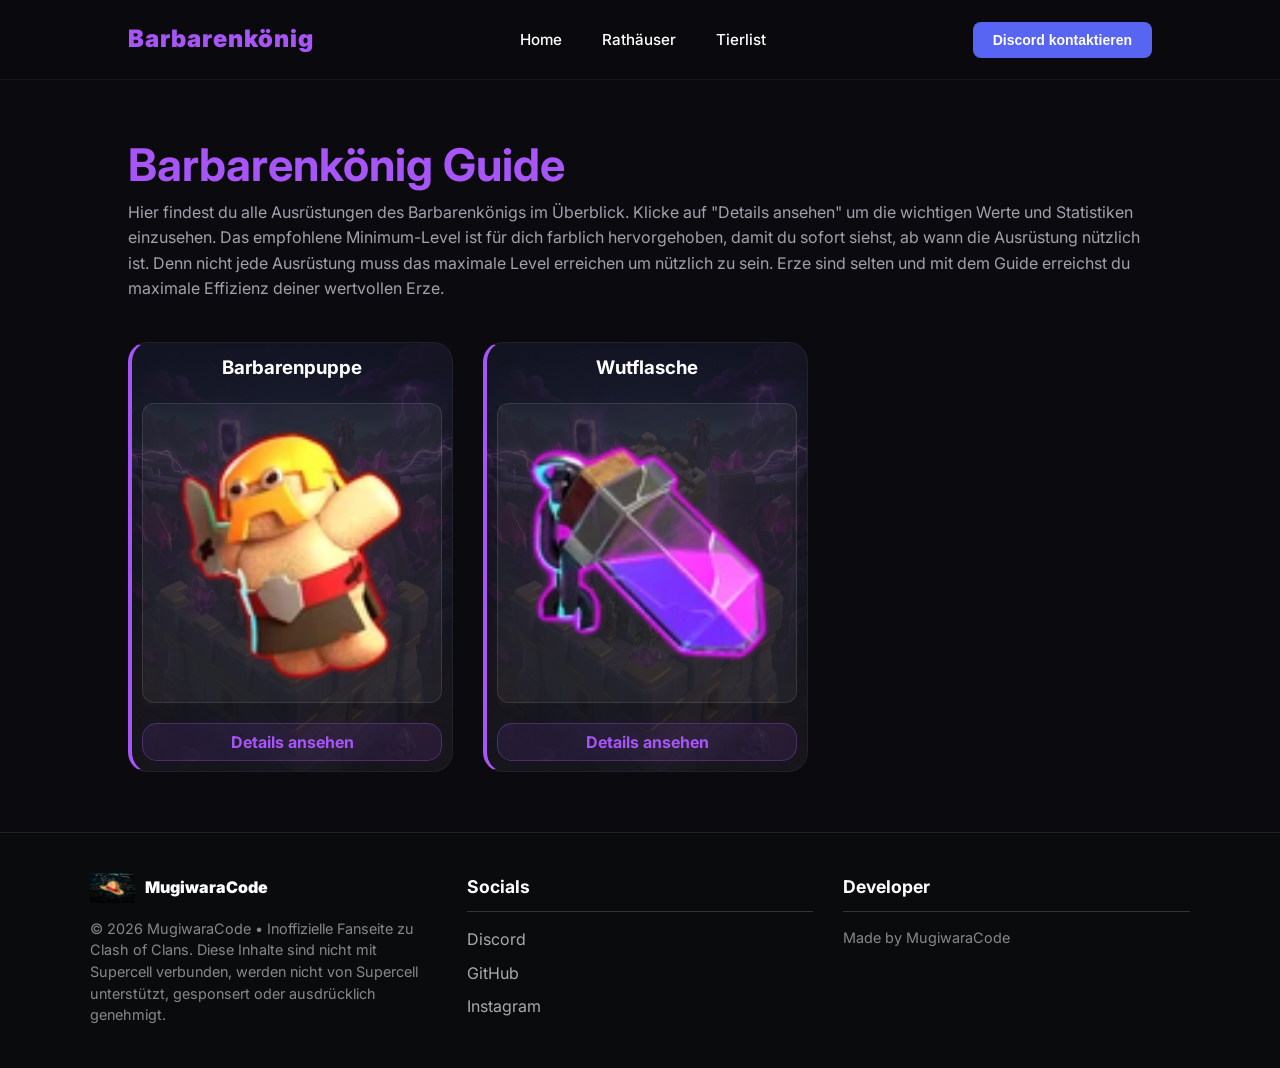
==== pages/KingAusrustung/index.html @ 577a576a "version update version 1.1" ====
<!DOCTYPE html>
<html lang="de">
<head>
    <meta charset="UTF-8">
    <meta name="viewport" content="width=device-width, initial-scale=1.0">
    <title>CoC Ausrüstungen | King</title>
    <link rel="icon" type="image/png" href="../../images/Hero EQ.png">
    <link rel="stylesheet" href="../../style.css">
    <link href="https://fonts.googleapis.com/css2?family=Inter:wght@400;700;900&display=swap" rel="stylesheet">
</head>
<body>

<header>
    <nav>
        <a href="../../index.html" class="logo-link">
            <div class="logo"><span>Barbarenkönig</span></div>
        </a>
        <ul>
            <li><a href="../../index.html">Home</a></li>
            <li><a href="../Rathauser/index.html">Rathäuser</a></li>
            <li><a href="#">Tierlist</a></li>
        </ul>
        <a href="https://discord.com/users/1279880896979406930" target="_blank">
            <button class="btn-discord">Discord kontaktieren</button>
        </a>
    </nav>
</header>

    <main>
        <section class="clan-section">
            <h1>Barbarenkönig Guide</h1>
            <p>Hier findest du alle Ausrüstungen des Barbarenkönigs im Überblick. Klicke auf "Details ansehen" um die wichtigen Werte und Statistiken einzusehen. 
                Das empfohlene Minimum-Level ist für dich farblich hervorgehoben, damit du sofort siehst, ab wann die Ausrüstung nützlich ist. Denn nicht jede Ausrüstung muss das maximale
                Level erreichen um nützlich zu sein. Erze sind selten und mit dem Guide erreichst du maximale Effizienz deiner wertvollen Erze.
            </p>
            
            <div class="clan-grid">
                <!-- Karte 1 Barbarenpuppe -->
                <div class="rathaus-card cardrh-8">
                    <h3>Barbarenpuppe</h3>
                    <div class="rathaus-icons">
                        <img src="../../images/King/Barbarian Puppet.png" alt="Barbarenpuppe">
                    </div>
                    <a href="#" class="btn-view open-equip-modal" 
                       data-hero="barbarian_king" 
                       data-equip="barbarian_puppet">Details ansehen</a>
                </div>

                <!-- Karte 2 Wutflasche -->
                <div class="rathaus-card cardrh-8">
                    <h3>Wutflasche</h3>
                    <div class="rathaus-icons">
                        <img src="../../images/King/Rage Vial.png" alt="Wutflasche">
                    </div>
                    <a href="#" class="btn-view open-equip-modal" 
                       data-hero="barbarian_king" 
                       data-equip="rage_vial">Details ansehen</a>
                </div>
            </div>
        </section>
    </main>

    <!-- Das Modal -->
    <div id="equipmentModal" class="modal">
        <div class="modal-content">
            <span class="close-modal">&times;</span>
            <div id="modalData"></div>
        </div>
    </div>

    <!-- Footer Bereich -->
    <footer class="main-footer">
    <div class="footer-container">
        <div class="footer-section branding">
            <div class="footer-logo">
                <img src="../../images/MugiwaraCode.png" alt="Mugiwara Logo">
                <span>MugiwaraCode</span>
            </div>
            <p>© 2026 MugiwaraCode • Inoffizielle Fanseite zu Clash of Clans. Diese Inhalte sind nicht mit Supercell verbunden, werden nicht von Supercell unterstützt, 
                gesponsert oder ausdrücklich genehmigt.</p>
        </div>

        <div class="footer-section links">
            <h3>Socials</h3>
            <ul>
                <li><a href="https://discord.com/users/1279880896979406930" target="_blank">Discord</a></li>
                <li><a href="https://github.com/MugiwaraCoding" target="_blank">GitHub</a></li>
                <li><a href="#">Instagram</a></li>
            </ul>
        </div>

        <div class="footer-section developer">
            <h3>Developer</h3>
            <p>Made by MugiwaraCode</p>
        </div>
    </div>
</footer>

    <script src="../../script.js"></script>
</body>
</html>
---- style.css ----
:root {
    --bg-color: #0b0b0f;
    --card-bg: #16161d;
    --primary-color: #a855f7;
    --text-color: #ffffff;
    --text-dim: #a1a1aa;
    --discord-color: #5865F2;
    --nav-height: 80px; 
}

* {
    margin: 0;
    padding: 0;
    box-sizing: border-box;
}

body {
    font-family: 'Inter', sans-serif;
    background-color: var(--bg-color);
    color: var(--text-color);
    line-height: 1.6;
    overflow-x: hidden;
    padding-top: var(--nav-height); 
}

/* Navigation */
nav {
    display: flex;
    justify-content: space-between;
    align-items: center;
    padding: 0 10%;
    height: var(--nav-height);
    background: rgba(11, 11, 15, 0.85);
    backdrop-filter: blur(15px);
    position: fixed;
    top: 0;
    left: 0;
    width: 100%; /* Wichtig: Stellt sicher, dass die Nav die volle Breite nutzt */
    z-index: 1000;
    border-bottom: 1px solid rgba(255, 255, 255, 0.05);
}

.logo { font-weight: 900; font-size: 1.5rem; letter-spacing: 1px; }
.logo span { color: var(--primary-color); }
nav ul { display: flex; list-style: none; }
nav ul li { margin: 0 20px; }
nav ul li a { color: var(--text-color); text-decoration: none; font-size: 0.95rem; font-weight: 500; transition: color 0.3s; }
nav ul li a:hover { color: var(--primary-color); }

.logo-link {
    text-decoration: none; /* Entfernt den Unterstrich */
    color: inherit;        /* Übernimmt die weiße Farbe vom Logo-Div */
    display: inline-block; /* Sorgt dafür, dass der Link stabil sitzt */
}

/* Discord Button - Korrigiert für "Grünes Viereck" Design */
.btn-discord { 
    background-color: var(--discord-color); 
    color: white; 
    padding: 10px 20px; /* Padding für die richtige Form */
    border-radius: 8px; /* Abgerundete Ecken wie im Bild */
    border: none;
    font-weight: 600;
    font-size: 14px;
    cursor: pointer;
    transition: all 0.3s ease; 
    display: inline-block;
}

.btn-discord:hover {
    background-color: #4752c4;
    transform: translateY(-2px);
    box-shadow: 0 4px 12px rgba(88, 101, 242, 0.3);
}

.btn-discord:active {
    transform: translateY(0);
}

/* Hero Section */
.hero { display: flex; align-items: center; justify-content: space-between; padding: 60px 10% 100px 10%; gap: 40px; }
.hero-content { max-width: 600px; }
.subtitle { color: var(--primary-color); letter-spacing: 3px; font-size: 0.8rem; font-weight: 700; margin-bottom: 10px; }
h1 { font-size: 3.5rem; line-height: 1.1; margin-bottom: 20px; }
.highlight { color: var(--primary-color); }
.description { color: var(--text-dim); font-size: 19px; max-width: 500px; }

/* Clan Grid */
.clan-section { 
    padding: 60px 10%; 
}

.clan-section h1 { 
    /* margin-bottom: -10px;  */
    font-size: 45px;
    color: var(--primary-color);
}

.clan-section p {
    margin-top: -10px;      /* Schiebt den Text hoch zur Überschrift */
    margin-bottom: 40px;  /* Drückt die Cards nach unten (Dein gewünschter Abstand) */
    color: var(--text-dim); /* Optional: passt die Farbe an dein Design an */
}

.clan-grid { 
    display: grid; 
    grid-template-columns: repeat(3, 1fr); 
    gap: 30px;
}

.clan-card {
    background-color: var(--card-bg);
    padding: 40px;
    border-radius: 20px;
    text-align: center;
    border: 1px solid rgba(255, 255, 255, 0.05);
    transition: transform 0.4s ease, box-shadow 0.4s ease, border-color 0.4s ease;
    position: relative;
    display: flex;
    flex-direction: column;
    align-items: center;
    min-height: 600px;
    background-repeat: no-repeat;
    background-position: center;
    background-size: 100% 100%;
    overflow: visible; /* Wichtig für Tooltips */
}

.clan-card h3 { font-size: 1.8rem; margin-bottom: 5px; }

/* Der Hover Effekt für die Karte (springt hoch) */
.clan-card:hover { 
    transform: translateY(-10px) !important; /* !important sichert den Hover gegen JS-Animationen ab */
    box-shadow: 0 10px 30px rgba(0, 0, 0, 0.5);
    border-color: var(--primary-color);
}

/* Card Hintergrundbilder */
.card-1 { background-image: linear-gradient(rgba(22, 22, 29, 0.8), rgba(22, 22, 29, 0.9)), url('images/cocking.jpg'); border-left: 4px solid #a855f7; }
.card-2 { background-image: linear-gradient(rgba(22, 22, 29, 0.8), rgba(22, 22, 29, 0.9)), url('images/cocqueen.jpg'); border-left: 4px solid #a855f7; }
.card-3 { background-image: linear-gradient(rgba(22, 22, 29, 0.8), rgba(22, 22, 29, 0.9)), url('images/cocprinz.jpg'); border-left: 4px solid #a855f7; }
.card-4 { background-image: linear-gradient(rgba(22, 22, 29, 0.8), rgba(22, 22, 29, 0.9)), url('images/cocwarden.jpg'); border-left: 4px solid #a855f7; }
.card-5 { background-image: linear-gradient(rgba(22, 22, 29, 0.8), rgba(22, 22, 29, 0.9)), url('images/cocrchamp.jpg'); border-left: 4px solid #a855f7; }
.card-6 { background-image: linear-gradient(rgba(22, 22, 29, 0.8), rgba(22, 22, 29, 0.9)), url('images/cocduke.jpg'); border-left: 4px solid #a855f7; }

.clan-tag { color: var(--text-dim); font-size: 14px; margin-bottom: 20px; }

.clan-stats {
    background: rgba(0, 0, 0, 0.3);
    padding: 25px;
    border-radius: 15px;
    margin: 20px 0;
    width: 100%;
    display: flex;
    flex-direction: column;
    justify-content: flex-start;
    flex-grow: 1;
}

.equip-icons {
    display: grid;
    grid-template-columns: repeat(3, 75px); 
    gap: 15px; 
    margin: 0 auto; 
    justify-content: center;
}

/* Tooltip Logik */
.tooltip-container {
    position: relative;
    display: inline-block;
}

.equip-icons img {
    width: 75px;
    height: 75px;
    object-fit: contain;
    border-radius: 10px;
    background: rgba(255, 255, 255, 0.05);
    padding: 8px;
    border: 1px solid rgba(255, 255, 255, 0.1);
    transition: 0.3s;
}

.tooltip-container:hover img { 
    transform: scale(1.1); 
    border-color: var(--primary-color); 
}

.tooltip-text {
    visibility: hidden;
    background-color: #000;
    color: #fff;
    text-align: center;
    border-radius: 6px;
    padding: 5px 12px;
    position: absolute;
    z-index: 100;
    bottom: 115%; 
    left: 50%;
    transform: translateX(-50%) translateY(10px);
    opacity: 0;
    transition: opacity 0.3s, transform 0.3s;
    font-size: 12px;
    pointer-events: none;
    border: 1px solid var(--primary-color);
    box-shadow: 0 5px 15px rgba(0,0,0,0.5);
    white-space: nowrap; /* Box wächst mit dem Text mit */
    width: auto;
}

.tooltip-container:hover .tooltip-text {
    visibility: visible;
    opacity: 1;
    transform: translateX(-50%) translateY(0px);
}

/* View Button */
.btn-view { 
    /* Diese beiden Zeilen lösen dein Problem: */
    text-decoration: none;   /* Entfernt den Unterstrich */
    display: block;          /* Sorgt dafür, dass der Link die volle Breite nutzt */
    text-align: center;      /* Zentriert den Text im Button */
    
    /* Dein restlicher Code bleibt so: */
    background: rgba(168, 85, 247, 0.1); 
    color: var(--primary-color); 
    width: 100%; 
    border: 1px solid rgba(168, 85, 247, 0.3); 
    margin-top: auto; 
    padding: 10px; /* 12px Original */
    border-radius: 15px;
    cursor: pointer;
    font-weight: 700;
    transition: 0.3s;
    box-sizing: border-box; /* Verhindert, dass der Button aus der Box rutscht */
    line-height: 1;
}

/* Damit die Farbe beim Drüberfahren auch weiß wird: */
.btn-view:hover { 
    background: var(--primary-color); 
    color: white; 
    text-decoration: none; /* Nur zur Sicherheit */
}

/* Footer */

.main-footer {
    background-color: #0a0b0d; /* Dunkler Hintergrund passend zum Bild */
    color: #ffffff;
    padding: 40px 20px;
    font-family: 'Inter', sans-serif;
    border-top: 1px solid #222; /* Dezente Trennlinie oben */
}

.footer-container {
    max-width: 1100px;
    margin: 0 auto;
    display: flex;
    justify-content: space-between;
    flex-wrap: wrap; /* Wichtig für die mobile Ansicht */
    gap: 30px;
}

.footer-section {
    flex: 1;
    min-width: 250px;
}

/* Überschriften im Footer */
.footer-section h3 {
    font-size: 1.1rem;
    margin-bottom: 15px;
    border-bottom: 1px solid #333; /* Linie unter den Überschriften */
    padding-bottom: 10px;
    display: inline-block;
    width: 100%;
}

/* Logo Bereich */
.footer-logo {
    display: flex;
    align-items: center;
    gap: 10px;
    font-weight: 900;
    margin-bottom: 15px;
}

.footer-logo img {
    height: 30px;
}

/* Navigation Links */
.footer-section ul {
    list-style: none;
    padding: 0;
}

.footer-section ul li {
    margin-bottom: 8px;
}

.footer-section ul li a {
    color: #aaa;
    text-decoration: none;
    transition: color 0.3s;
}

.footer-section ul li a:hover {
    color: #fff;
}

/* Texte */
.footer-section p {
    color: #888;
    font-size: 0.9rem;
    line-height: 1.5;
}









/* RATHAUS BEREICH */
.rathaus-card {
    background-color: var(--card-bg);
    padding: 10px;
    border-radius: 20px;
    text-align: center;
    border: 1px solid rgba(255, 255, 255, 0.05);
    transition: transform 0.4s ease, box-shadow 0.4s ease, border-color 0.4s ease;
    position: relative;
    display: flex;
    flex-direction: column;
    align-items: center;
    min-height: 100px;
    background-repeat: no-repeat;
    background-position: center;
    background-size: 100% 100%;
    overflow: visible; /* Wichtig für Tooltips */
}

.rathaus-grid { 
    display: grid; 
    grid-template-columns: repeat(4, 1fr); 
    gap: 30px;
}

/* Rathaus Cards */
.cardrh-8 { background-image: linear-gradient(rgba(22, 22, 29, 0.8), rgba(22, 22, 29, 0.9)), url('images/Rathausbilder/RH8bild.jpg'); border-left: 4px solid #a855f7; }
.cardrh-9 { background-image: linear-gradient(rgba(22, 22, 29, 0.8), rgba(22, 22, 29, 0.9)), url('images/Rathausbilder/RH9bild.jpg'); border-left: 4px solid #a855f7; }
.cardrh-10 { background-image: linear-gradient(rgba(22, 22, 29, 0.8), rgba(22, 22, 29, 0.9)), url('images/Rathausbilder/RH10bild.jpg'); border-left: 4px solid #a855f7; }
.cardrh-11 { background-image: linear-gradient(rgba(22, 22, 29, 0.8), rgba(22, 22, 29, 0.9)), url('images/Rathausbilder/RH11bild.jpg'); border-left: 4px solid #a855f7; }
.cardrh-12 { background-image: linear-gradient(rgba(22, 22, 29, 0.8), rgba(22, 22, 29, 0.9)), url('images/Rathausbilder/RH12bild.jpg'); border-left: 4px solid #a855f7; }
.cardrh-13 { background-image: linear-gradient(rgba(22, 22, 29, 0.8), rgba(22, 22, 29, 0.9)), url('images/Rathausbilder/RH13bild.jpg'); border-left: 4px solid #a855f7; }
.cardrh-14 { background-image: linear-gradient(rgba(22, 22, 29, 0.8), rgba(22, 22, 29, 0.9)), url('images/Rathausbilder/RH14bild.jpg'); border-left: 4px solid #a855f7; }
.cardrh-15 { background-image: linear-gradient(rgba(22, 22, 29, 0.8), rgba(22, 22, 29, 0.9)), url('images/Rathausbilder/RH15bild.jpg'); border-left: 4px solid #a855f7; }
.cardrh-16 { background-image: linear-gradient(rgba(22, 22, 29, 0.8), rgba(22, 22, 29, 0.9)), url('images/Rathausbilder/RH16bild.jpg'); border-left: 4px solid #a855f7; }
.cardrh-17 { background-image: linear-gradient(rgba(22, 22, 29, 0.8), rgba(22, 22, 29, 0.9)), url('images/Rathausbilder/RH17bild.jpg'); border-left: 4px solid #a855f7; }
.cardrh-18 { background-image: linear-gradient(rgba(22, 22, 29, 0.8), rgba(22, 22, 29, 0.9)), url('images/Rathausbilder/RH18bild.jpg'); border-left: 4px solid #a855f7; }

.rathaus-tag { color: var(--text-dim); font-size: 14px; margin-bottom: 20px; }

.rathaus-stats {
    background: rgba(0, 0, 0, 0.3);
    padding: 25px;
    border-radius: 15px;
    margin: 20px 0;
    width: 100%;
    display: flex;
    flex-direction: column;
    justify-content: flex-start;
    flex-grow: 1;
}

.rathaus-icons {
    display: flex;
    justify-content: center; /* Zentriert die Box horizontal */
    align-items: center;     /* Zentriert die Box vertikal (falls eine Höhe gesetzt ist) */
    gap: 15px; 
    margin: 20px auto;       /* Etwas Abstand nach oben/unten */
}

.rathaus-icons img {
    width: 300px;
    height: 300px;
    object-fit: contain;     /* Sorgt dafür, dass das Bild nicht verzerrt wird */
    display: block;          /* Entfernt den kleinen Freiraum unter Bildern */
    border-radius: 12px;
    background: rgba(255, 255, 255, 0.05);
    padding: 20px;           /* Mehr Padding lässt das Bild "luftiger" mittig wirken */
    border: 1px solid rgba(255, 255, 255, 0.1);
    transition: transform 0.3s ease;
}

.rathaus-card:hover { 
    transform: translateY(-10px) !important; /* !important sichert den Hover gegen JS-Animationen ab */
    box-shadow: 0 10px 30px rgba(0, 0, 0, 0.5);
    border-color: var(--primary-color);
}

.tooltiprathaus-container {
    position: relative;
    display: inline-block;
}

.tooltiprathaus-text {
    visibility: hidden;
    background-color: #000;
    color: #fff;
    text-align: center;
    border-radius: 6px;
    padding: 5px 12px;
    position: absolute;
    z-index: 100;
    bottom: 105%; 
    left: 50%;
    transform: translateX(-50%) translateY(5px);
    opacity: 0;
    transition: opacity 0.3s, transform 0.3s;
    font-size: 12px;
    pointer-events: none;
    border: 1px solid var(--primary-color);
    box-shadow: 0 5px 15px rgba(0,0,0,0.5);
    white-space: nowrap; /* Box wächst mit dem Text mit */
    width: auto;
}

.tooltiprathaus-container:hover .tooltiprathaus-text {
    visibility: visible;
    opacity: 1;
    transform: translateX(-50%) translateY(0px);
}






/* ... (dein restliches CSS davor bleibt gleich) ... */

/* MODAL STYLES - KORRIGIERT */
.modal {
    display: none; 
    position: fixed; 
    z-index: 2000; 
    left: 0;
    top: 0;
    width: 100%; 
    height: 100%; 
    background-color: rgba(0,0,0,0.85);
    backdrop-filter: blur(5px);
}

.modal-content {
    background-color: #1a1a1a;
    margin: 5% auto;
    padding: 20px 30px 20px 20px; 
    border: 1px solid var(--primary-color);
    width: 90%;
    max-width: 1000px;
    border-radius: 15px;
    position: relative; 
    max-height: 85vh;
    overflow: visible; 
}

/* Container für die Scroll-Daten (Tabelle), damit das X nicht mit-scrolled */
#modalData {
    max-height: calc(85vh - 40px);
    overflow-y: auto;
    padding-right: 15px; 
}

.close-modal {
    position: absolute; 
    /* Positioniert das X AUSSERHALB (rechts oben) */
    top: -40px; 
    right: -40px;
    
    color: #fff; 
    font-size: 40px; /* Etwas größer für bessere Sichtbarkeit */
    font-weight: bold;
    cursor: pointer;
    z-index: 2100; 
    transition: transform 0.2s, color 0.2s;
    line-height: 1;
}

.close-modal:hover {
    color: var(--primary-color);
    transform: scale(1.2); 
}

/* Mobile Korrektur: Auf kleinen Bildschirmen das X wieder reinholen, damit es nicht vom Rand verschwindet */
@media (max-width: 1100px) {
    .close-modal {
        top: -35px;
        right: 0px;
    }
}

/* TABELLEN DESIGN (DEIN ORIGINAL) */
.equip-table {
    width: 100%;
    border-collapse: collapse;
    margin-top: 20px;
    font-size: 14px;
    color: #fff;
    background-color: #111;
}

.equip-table th {
    background-color: #222;
    color: var(--text-dim);
    font-weight: 700;
    padding: 12px;
    border: 1px solid #333;
    text-transform: uppercase;
    font-size: 11px;
}

.equip-table td {
    padding: 10px;
    text-align: center;
    border: 1px solid #333;
}

.equip-table tr:nth-child(even) {
    background-color: #16161d;
}

.equip-table tr:hover {
    background-color: rgba(168, 85, 247, 0.1);
}

.modal-header-info {
    display: flex;
    align-items: center;
    justify-content: center; /* Ändert die Ausrichtung von space-between auf mittig */
    gap: 20px;
    background: #df821d; /* Dein Orange */
    padding: 15px;
    border-radius: 10px 10px 0 0;
    color: #000;
    font-weight: 900;
    position: relative; /* Falls du später doch wieder Icons darin positionieren willst */
}

.modal-header-info h2 {
    margin: 0;
    text-align: center;
    flex-grow: 1; /* Lässt die Überschrift den verfügbaren Platz einnehmen */
}

/* --- Bereich für alle Responsive Anpassungen --- */

/* 1. Große Tablets / Kleine Monitore */
@media (max-width: 1100px) { 
    .clan-grid { 
        grid-template-columns: repeat(2, 1fr); 
    } 
    .close-modal {
        top: -35px;
        right: 0px;
    }
}

/* 2. Standard Tablets / Große Handys */
@media (max-width: 768px) {
    .equip-table { 
        font-size: 10px; 
    }
    .equip-table th, 
    .equip-table td { 
        padding: 5px; 
    }
}

/* 3. Handys */
@media (max-width: 700px) { 
    .clan-grid { 
        grid-template-columns: 1fr; 
    } 
}
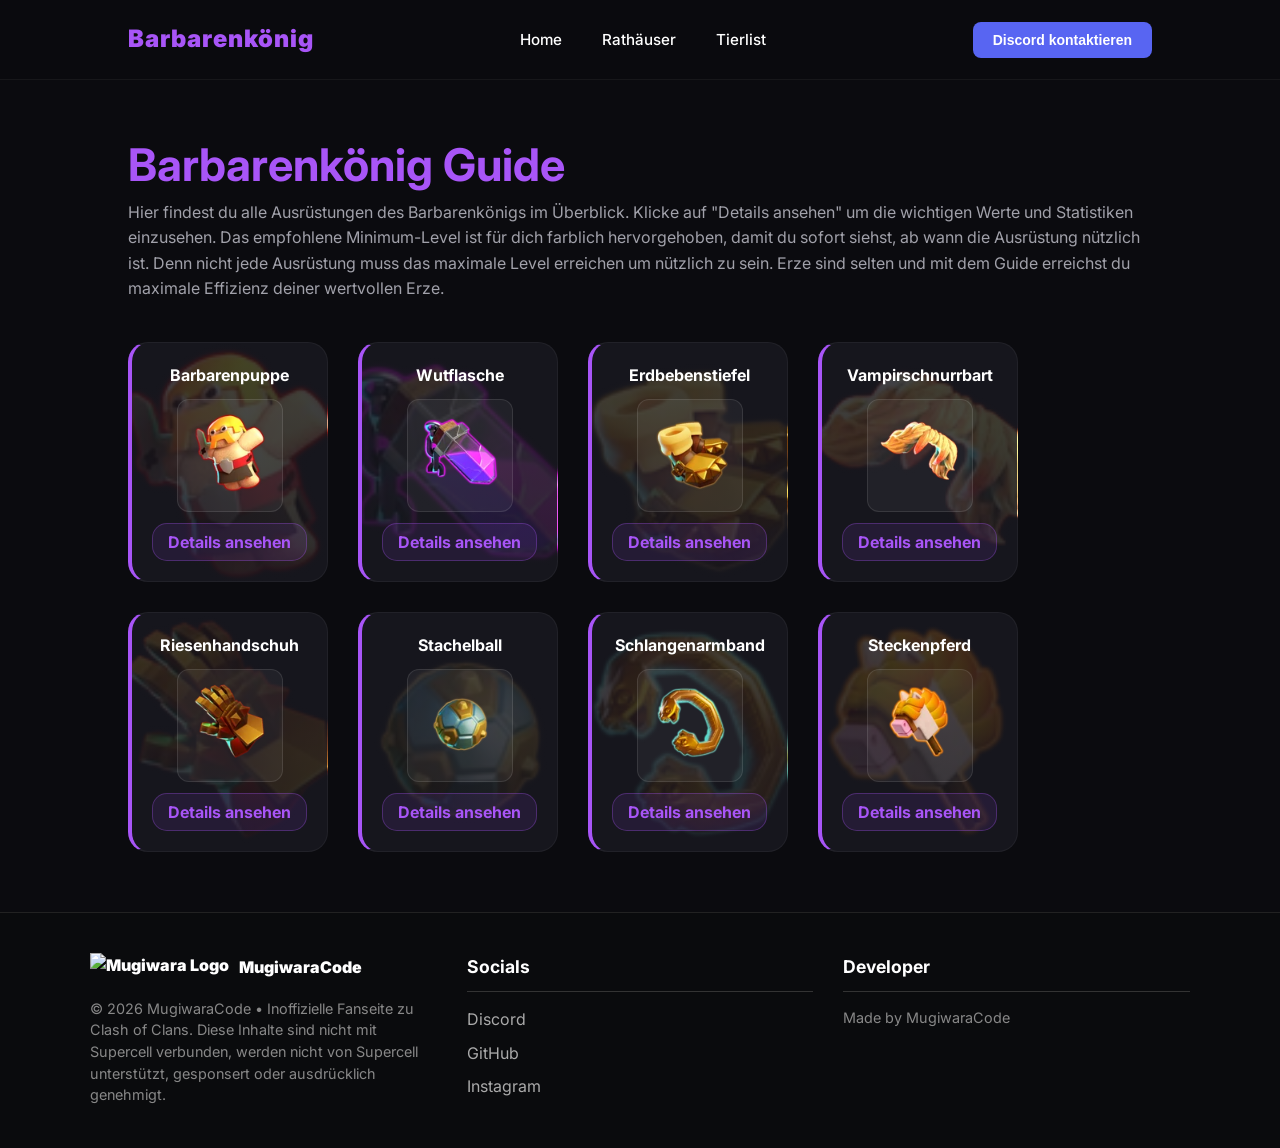
==== commit 5435088c: "version update 2 tabelle fix king ausrüstungen fix" ====
--- a/pages/KingAusrustung/index.html
+++ b/pages/KingAusrustung/index.html
@@ -34,29 +34,103 @@
                 Level erreichen um nützlich zu sein. Erze sind selten und mit dem Guide erreichst du maximale Effizienz deiner wertvollen Erze.
             </p>
             
-            <div class="clan-grid">
-                <!-- Karte 1 Barbarenpuppe -->
-                <div class="rathaus-card cardrh-8">
-                    <h3>Barbarenpuppe</h3>
-                    <div class="rathaus-icons">
+        <div class="singleeq-grid">
+            <!-- Karte 1 Barbarenpuppe -->
+            <div class="singleeq-card cardsingleeq-1">
+                <h4>Barbarenpuppe</h4>
+                <div class="singleeq-icons">
+                    <div class="tooltipsingleeq-container">
                         <img src="../../images/King/Barbarian Puppet.png" alt="Barbarenpuppe">
+                        <span class="tooltipsingleeq-text">Barbarenpuppe</span>
                     </div>
-                    <a href="#" class="btn-view open-equip-modal" 
-                       data-hero="barbarian_king" 
-                       data-equip="barbarian_puppet">Details ansehen</a>
                 </div>
+                <a href="#" class="btn-view open-equip-modal" data-hero="barbarian_king" data-equip="barbarian_puppet">Details ansehen</a>
+            </div>
 
-                <!-- Karte 2 Wutflasche -->
-                <div class="rathaus-card cardrh-8">
-                    <h3>Wutflasche</h3>
-                    <div class="rathaus-icons">
+            <!-- Karte 2 Wutflasche -->
+            <div class="singleeq-card cardsingleeq-2">
+                <h4>Wutflasche</h4>
+                <div class="singleeq-icons">
+                    <div class="tooltipsingleeq-container">
                         <img src="../../images/King/Rage Vial.png" alt="Wutflasche">
+                        <span class="tooltipsingleeq-text">Wutflasche</span>
                     </div>
-                    <a href="#" class="btn-view open-equip-modal" 
-                       data-hero="barbarian_king" 
-                       data-equip="rage_vial">Details ansehen</a>
                 </div>
+                <a href="#" class="btn-view open-equip-modal" data-hero="barbarian_king" data-equip="rage_vial">Details ansehen</a>
             </div>
+
+            <!-- Karte 3 Erdbebenstiefel -->
+            <div class="singleeq-card cardsingleeq-3">
+                <h4>Erdbebenstiefel</h4>
+                <div class="singleeq-icons">
+                    <div class="tooltipsingleeq-container">
+                        <img src="../../images/King/Earthquake Boots.png" alt="Erdbebenstiefel">
+                        <span class="tooltipsingleeq-text">Erdbebenstiefel</span>
+                    </div>
+                </div>
+                <a href="#" class="btn-view open-equip-modal" data-hero="barbarian_king" data-equip="earthquake_boots">Details ansehen</a>
+            </div>
+
+            <!-- Karte 4 Vampirschnurrbart -->
+            <div class="singleeq-card cardsingleeq-4">
+                <h4>Vampirschnurrbart</h4>
+                <div class="singleeq-icons">
+                    <div class="tooltipsingleeq-container">
+                        <img src="../../images/King/Vampstache.png" alt="Vampirschnurrbart">
+                        <span class="tooltipsingleeq-text">Vampirschnurrbart</span>
+                    </div>
+                </div>
+                <a href="#" class="btn-view open-equip-modal" data-hero="barbarian_king" data-equip="vampstache">Details ansehen</a>
+            </div>
+
+            <!-- Karte 5 Riesenhandschuh -->
+            <div class="singleeq-card cardsingleeq-5">
+                <h4>Riesenhandschuh</h4>
+                <div class="singleeq-icons">
+                    <div class="tooltipsingleeq-container">
+                        <img src="../../images/King/Giant Gauntlet.png" alt="Riesenhandschuh">
+                        <span class="tooltipsingleeq-text">Riesenhandschuh</span>
+                    </div>
+                </div>
+                <a href="#" class="btn-view open-equip-modal" data-hero="barbarian_king" data-equip="giant_gauntlet">Details ansehen</a>
+            </div>
+
+            <!-- Karte 6 Stachelball -->
+            <div class="singleeq-card cardsingleeq-6">
+                <h4>Stachelball</h4>
+                <div class="singleeq-icons">
+                    <div class="tooltipsingleeq-container">
+                        <img src="../../images/King/Spiky Ball.png" alt="Stachelball">
+                        <span class="tooltipsingleeq-text">Stachelball</span>
+                    </div>
+                </div>
+                <a href="#" class="btn-view open-equip-modal" data-hero="barbarian_king" data-equip="spiky_ball">Details ansehen</a>
+            </div>
+
+            <!-- Karte 7 Schlangenarmband -->
+            <div class="singleeq-card cardsingleeq-7">
+                <h4>Schlangenarmband</h4>
+                <div class="singleeq-icons">
+                    <div class="tooltipsingleeq-container">
+                        <img src="../../images/King/Snake Bracelet.png" alt="Schlangenarmband">
+                        <span class="tooltipsingleeq-text">Schlangenarmband</span>
+                    </div>
+                </div>
+                <a href="#" class="btn-view open-equip-modal" data-hero="barbarian_king" data-equip="snake_bracelet">Details ansehen</a>
+            </div>
+
+            <!-- Karte 8 Steckenpferd -->
+            <div class="singleeq-card cardsingleeq-8">
+                <h4>Steckenpferd</h4>
+                <div class="singleeq-icons">
+                    <div class="tooltipsingleeq-container">
+                        <img src="../../images/King/Stick Horse.png" alt="Steckenpferd">
+                        <span class="tooltipsingleeq-text">Steckenpferd</span>
+                    </div>
+                </div>
+                <a href="#" class="btn-view open-equip-modal" data-hero="barbarian_king" data-equip="stick_horse">Details ansehen</a>
+            </div>
+        </div>
         </section>
     </main>
 
@@ -73,7 +147,7 @@
     <div class="footer-container">
         <div class="footer-section branding">
             <div class="footer-logo">
-                <img src="../../images/MugiwaraCode.png" alt="Mugiwara Logo">
+                <img src="../../images/" alt="Mugiwara Logo">
                 <span>MugiwaraCode</span>
             </div>
             <p>© 2026 MugiwaraCode • Inoffizielle Fanseite zu Clash of Clans. Diese Inhalte sind nicht mit Supercell verbunden, werden nicht von Supercell unterstützt, 
--- a/style.css
+++ b/style.css
@@ -442,9 +442,139 @@
 
 
 
-/* ... (dein restliches CSS davor bleibt gleich) ... */
-
-/* MODAL STYLES - KORRIGIERT */
+/* Einzelne Ausrüstungen Cards */
+.singleeq-grid { 
+    display: flex; 
+    flex-wrap: wrap; 
+    gap: 30px;
+    justify-content: flex-start; /* Ändert die Ausrichtung von center auf links */
+}
+
+.singleeq-card {
+    width: 200px;       /* Hier die Breite anpassen */
+    height: 240px;      /* Hier die Höhe anpassen */
+    background-color: var(--card-bg);
+    padding: 20px;
+    border-radius: 20px;
+    text-align: center;
+    border: 1px solid rgba(255, 255, 255, 0.05);
+    transition: transform 0.4s ease, box-shadow 0.4s ease, border-color 0.4s ease;
+    position: relative;
+    display: flex;
+    flex-direction: column;
+    justify-content: space-between; /* Verteilt Titel, Icon und Button gleichmäßig */
+    align-items: center;
+    
+    /* Hintergrund-Einstellungen */
+    background-repeat: no-repeat;
+    background-position: center;
+    background-size: cover; /* Sorgt dafür, dass das Hintergrundbild die Card füllt */
+    overflow: visible; 
+}
+
+/* Hintergrundbilder für die spezifischen Cards */
+.cardsingleeq-1 { background-image: linear-gradient(rgba(22, 22, 29, 0.8), rgba(22, 22, 29, 0.9)), url('images/King/Barbarian\ Puppet.png'); border-left: 4px solid #a855f7; }
+.cardsingleeq-2 { background-image: linear-gradient(rgba(22, 22, 29, 0.8), rgba(22, 22, 29, 0.9)), url('images/King/Rage\ Vial.png'); border-left: 4px solid #a855f7; }
+.cardsingleeq-3 { background-image: linear-gradient(rgba(22, 22, 29, 0.8), rgba(22, 22, 29, 0.9)), url('images/King/Earthquake\ Boots.png'); border-left: 4px solid #a855f7; }
+.cardsingleeq-4 { background-image: linear-gradient(rgba(22, 22, 29, 0.8), rgba(22, 22, 29, 0.9)), url('images/King/Vampstache.png'); border-left: 4px solid #a855f7; }
+.cardsingleeq-5 { background-image: linear-gradient(rgba(22, 22, 29, 0.8), rgba(22, 22, 29, 0.9)), url('images/King/Giant\ Gauntlet.png'); border-left: 4px solid #a855f7; }
+.cardsingleeq-6 { background-image: linear-gradient(rgba(22, 22, 29, 0.8), rgba(22, 22, 29, 0.9)), url('images/King/Spiky\ Ball.png'); border-left: 4px solid #a855f7; }
+.cardsingleeq-7 { background-image: linear-gradient(rgba(22, 22, 29, 0.8), rgba(22, 22, 29, 0.9)), url('images/King/Snake\ Bracelet.png'); border-left: 4px solid #a855f7; }
+.cardsingleeq-8 { background-image: linear-gradient(rgba(22, 22, 29, 0.8), rgba(22, 22, 29, 0.9)), url('images/King/Stick\ Horse.png'); border-left: 4px solid #a855f7; }
+
+/* Icon-Bereich */
+.singleeq-icons {
+    display: flex;
+    justify-content: center;
+    align-items: center;
+    flex-grow: 1; /* Nimmt den verfügbaren Platz ein, um das Icon zu zentrieren */
+}
+
+.singleeq-icons img {
+    max-height: 80px; /* Skaliert das Icon passend zur Card-Größe */
+    width: auto;
+}
+
+.singleeq-card:hover { 
+    transform: translateY(-10px) !important;
+    box-shadow: 0 10px 30px rgba(0, 0, 0, 0.5);
+    border-color: var(--primary-color);
+}
+
+.tooltipsingleeq-container {
+    position: relative;
+    display: inline-block;
+    background: rgba(255, 255, 255, 0.05); /* Dezenter Hintergrund für die Box */
+    border: 1px solid rgba(255, 255, 255, 0.1); /* Feiner Rand um das Bild */
+    border-radius: 12px; /* Abgerundete Ecken der Box */
+    padding: 12px; /* Abstand zwischen Bild und Box-Rand */
+    transition: all 0.3s ease;
+    cursor: default;
+}
+
+.tooltipsingleeq-text {
+    visibility: hidden;
+    background-color: #000;
+    color: #fff;
+    text-align: center;
+    border-radius: 6px;
+    padding: 5px 12px;
+    position: absolute;
+    z-index: 100;
+    bottom: 133%; /* Abstand nach oben über die Box */
+    left: 50%;
+    transform: translateX(-50%) translateY(5px);
+    opacity: 0;
+    transition: opacity 0.3s, transform 0.3s;
+    font-size: 12px;
+    pointer-events: none;
+    border: 1px solid var(--primary-color);
+    box-shadow: 0 5px 15px rgba(0,0,0,0.5);
+    white-space: nowrap;
+    width: auto;
+}
+
+.tooltipsingleeq-container:hover {
+    background: rgba(255, 255, 255, 0.1);
+    border-color: var(--primary-color);
+    transform: scale(1.05); /* Leichter Zoom-Effekt beim Hovern */
+}
+
+.tooltipsingleeq-container:hover .tooltipsingleeq-text {
+    visibility: visible;
+    opacity: 1;
+    transform: translateX(-50%) translateY(0px);
+}
+
+
+
+
+
+
+
+
+
+
+
+
+
+
+
+
+
+
+
+
+
+
+
+
+
+
+
+
+
+/* MODAL STYLES */
 .modal {
     display: none; 
     position: fixed; 
@@ -558,6 +688,40 @@
     flex-grow: 1; /* Lässt die Überschrift den verfügbaren Platz einnehmen */
 }
 
+/* Klasse für die hervorgehobene Zeile */
+.row-highlight {
+    background-color: rgba(223, 130, 29, 0.3) !important; /* Dein Orange, aber transparent */
+    border: 2px solid #df821d !important;
+    font-weight: bold;
+}
+
+
+
+
+
+
+
+
+
+
+
+
+
+
+
+
+
+
+
+
+
+
+
+
+
+
+
+
 /* --- Bereich für alle Responsive Anpassungen --- */
 
 /* 1. Große Tablets / Kleine Monitore */
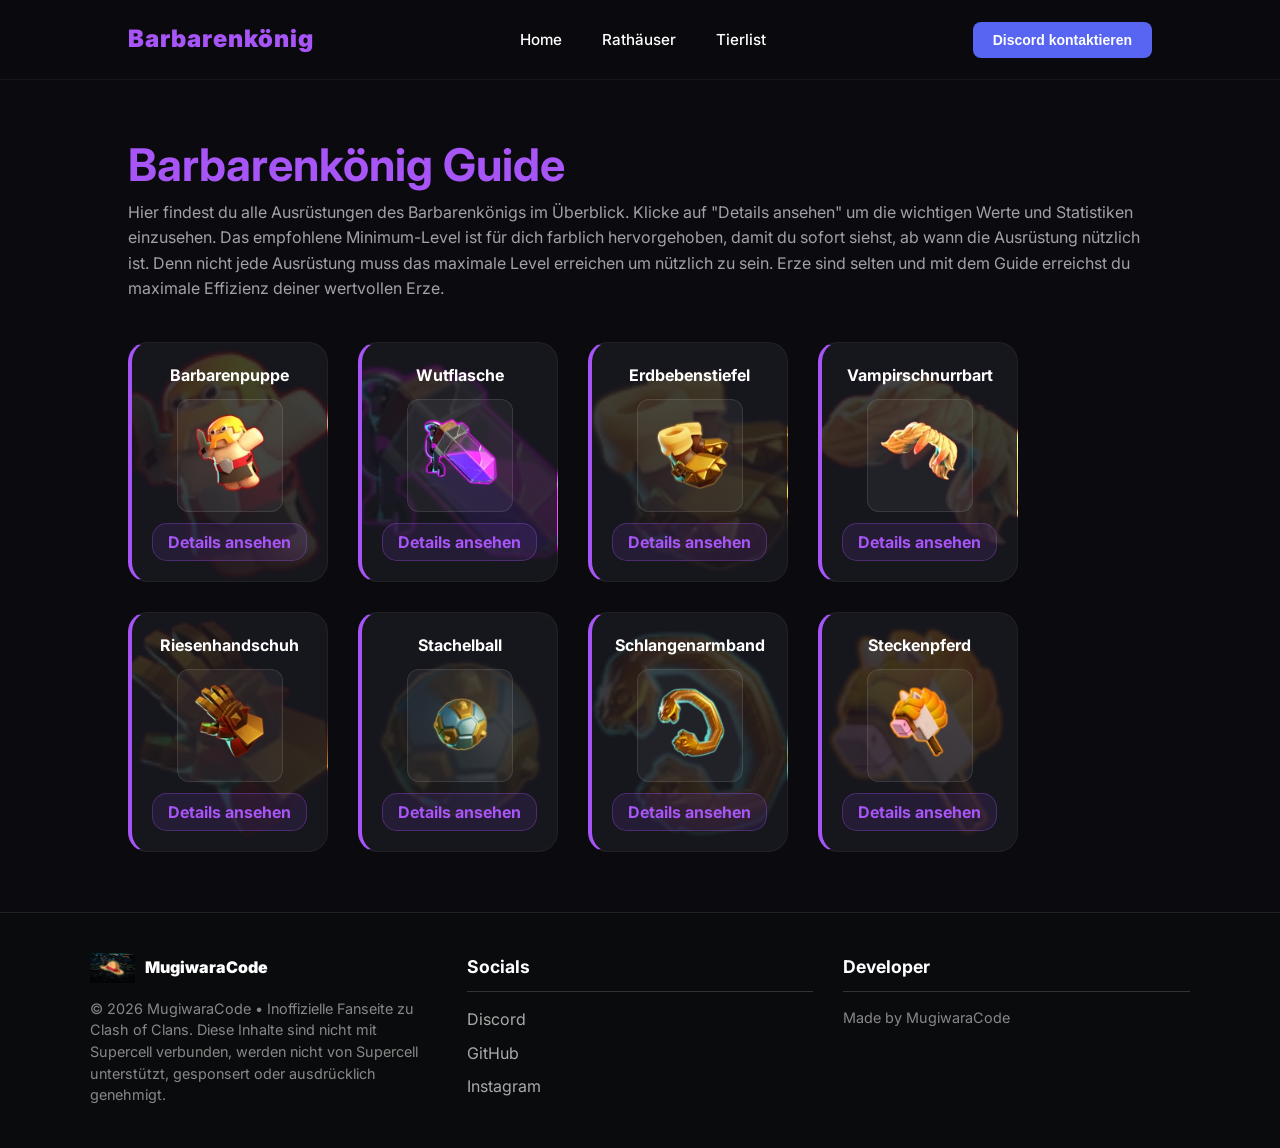
==== commit daa68b4a: "version 2.1 fix bild im footer" ====
--- a/pages/KingAusrustung/index.html
+++ b/pages/KingAusrustung/index.html
@@ -147,7 +147,7 @@
     <div class="footer-container">
         <div class="footer-section branding">
             <div class="footer-logo">
-                <img src="../../images/" alt="Mugiwara Logo">
+                <img src="../../images/MugiwaraCode.png" alt="Mugiwara Logo">
                 <span>MugiwaraCode</span>
             </div>
             <p>© 2026 MugiwaraCode • Inoffizielle Fanseite zu Clash of Clans. Diese Inhalte sind nicht mit Supercell verbunden, werden nicht von Supercell unterstützt, 
